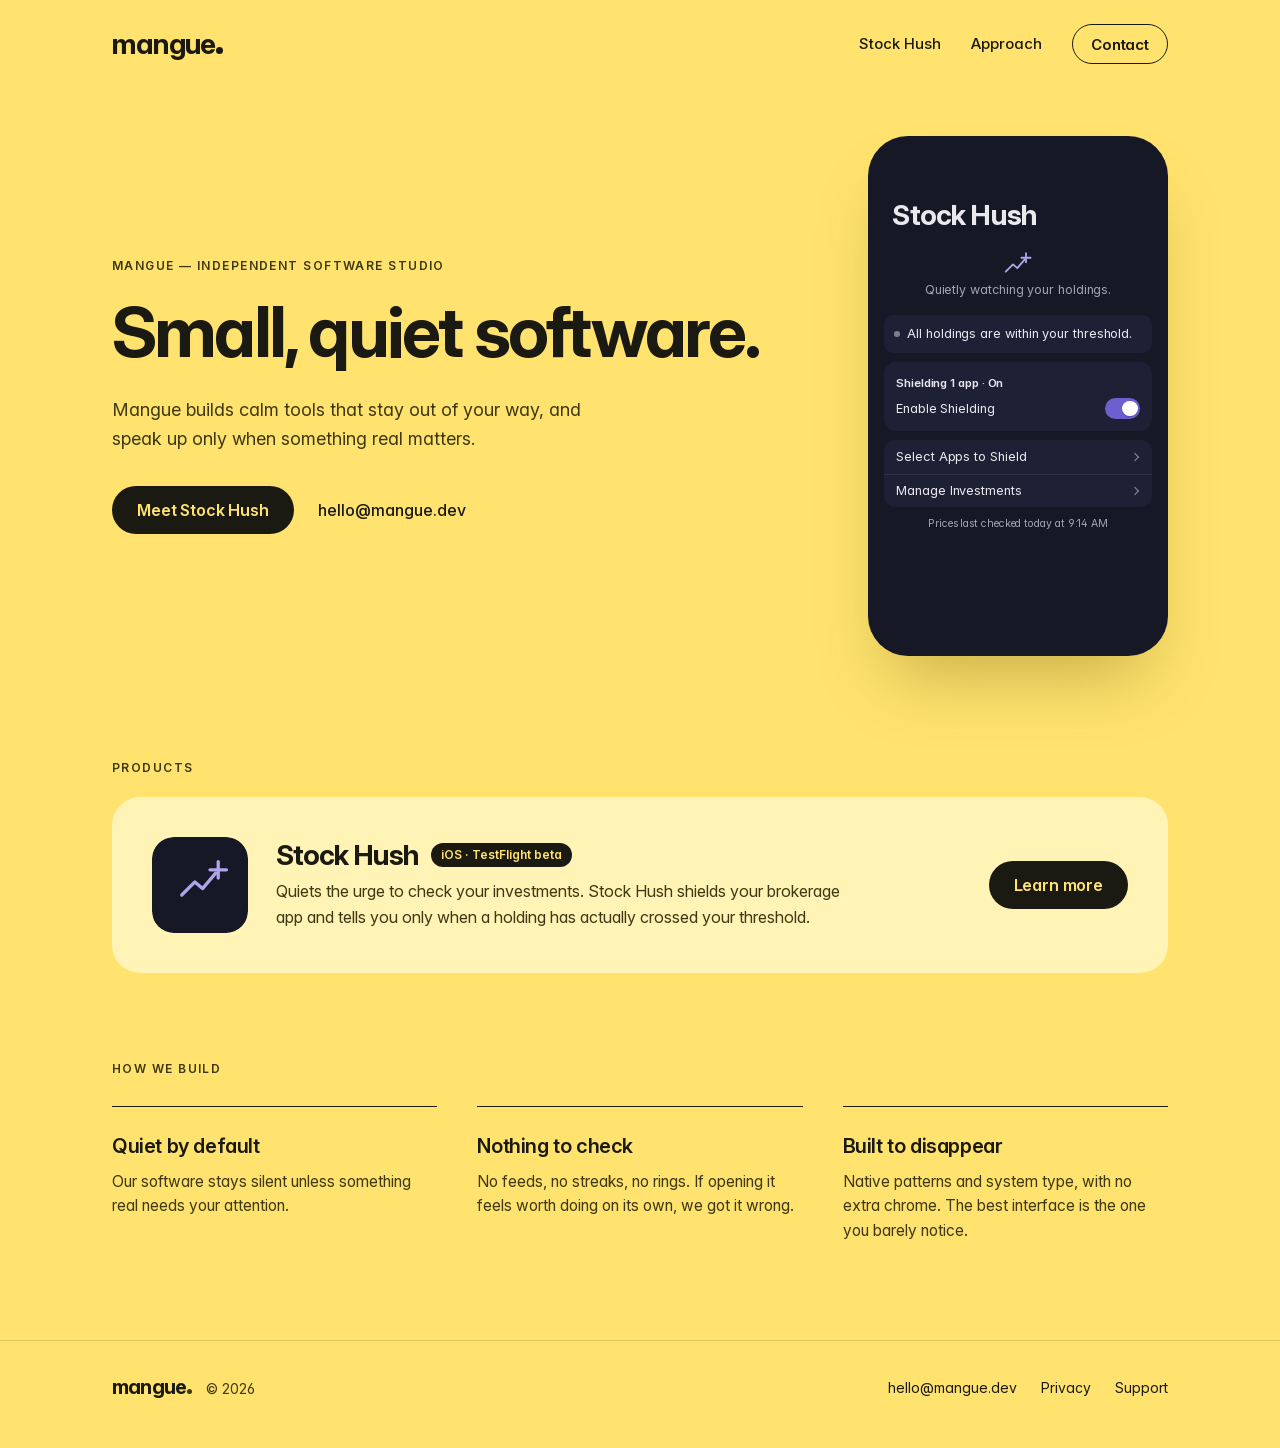
==== index.html @ ec12efb2 "Initial static site for mangue.dev and Stock Hush Mangue landing page, Stock Hush product page, draf" ====
<!doctype html>
<html lang="en">
<head>
  <meta charset="utf-8">
  <meta name="viewport" content="width=device-width, initial-scale=1">
  <title>Mangue: Small, quiet software</title>
  <meta name="description" content="Mangue is an independent software studio building calm tools that stay out of your way, and speak up only when something real matters. Makers of Stock Hush for iPhone.">
  <link rel="canonical" href="https://mangue.dev/">
  <meta name="theme-color" content="#FFE36E">
  <meta name="color-scheme" content="light">

  <meta property="og:type" content="website">
  <meta property="og:site_name" content="Mangue">
  <meta property="og:title" content="Mangue: Small, quiet software">
  <meta property="og:description" content="Calm tools that stay out of your way, and speak up only when something real matters.">
  <meta property="og:url" content="https://mangue.dev/">
  <meta property="og:image" content="https://mangue.dev/assets/img/og-mangue.png">
  <meta property="og:image:width" content="1200">
  <meta property="og:image:height" content="630">
  <meta property="og:image:alt" content="mangue. Small, quiet software.">
  <meta name="twitter:card" content="summary_large_image">
  <meta name="twitter:title" content="Mangue: Small, quiet software">
  <meta name="twitter:description" content="Calm tools that stay out of your way, and speak up only when something real matters.">
  <meta name="twitter:image" content="https://mangue.dev/assets/img/og-mangue.png">

  <link rel="icon" href="/favicon.ico" sizes="32x32">
  <link rel="icon" href="/assets/favicon.svg" type="image/svg+xml">
  <link rel="apple-touch-icon" href="/assets/apple-touch-icon.png">
  <link rel="manifest" href="/site.webmanifest">

  <link rel="preload" href="/assets/fonts/InterVariable-latin.woff2" as="font" type="font/woff2" crossorigin>
  <link rel="stylesheet" href="/assets/css/base.css">
  <link rel="stylesheet" href="/assets/css/phone.css">
  <link rel="stylesheet" href="/assets/css/mangue.css">
</head>
<body class="theme-mangue">
  <a class="skip-link" href="#main">Skip to content</a>

  <header class="m-nav">
    <div class="container">
      <a class="wordmark" href="/" aria-label="mangue, home">mangue<span class="dot" aria-hidden="true"></span></a>
      <nav aria-label="Main">
        <ul>
          <li><a href="/stockhush/">Stock Hush</a></li>
          <li class="nav-approach"><a href="#approach">Approach</a></li>
          <li><a class="btn btn-sm btn-outline" href="mailto:hello@mangue.dev">Contact</a></li>
        </ul>
      </nav>
    </div>
  </header>

  <main id="main">
    <section class="m-hero" aria-labelledby="hero-title">
      <div class="container">
        <div>
          <p class="eyebrow">Mangue — independent software studio</p>
          <h1 id="hero-title" class="display">Small, quiet software.</h1>
          <p class="lede">Mangue builds calm tools that stay out of your way, and speak up only when something real matters.</p>
          <div class="actions">
            <a class="btn btn-ink" href="/stockhush/">Meet Stock Hush</a>
            <a class="text-link" href="mailto:hello@mangue.dev">hello@mangue.dev</a>
          </div>
        </div>

        <div class="phone-wrap">
          <div class="phone phone--dark" role="img" aria-label="Stock Hush home screen in dark mode. It reads: Quietly watching your holdings. All holdings are within your threshold. Shielding 1 app, on, with Enable Shielding switched on. Rows for Select Apps to Shield and Manage Investments. Prices last checked today at 9:14 AM.">
            <div aria-hidden="true">
              <p class="phone__title">Stock Hush</p>
              <div class="phone__hero">
                <svg class="glyph" viewBox="0 0 24.5 18.5" focusable="false"><g fill="none" stroke="currentColor" stroke-width="1.6" stroke-linecap="round" stroke-linejoin="round"><path d="M1.5 17.25 7.875 10.875 11.625 14.125 18 6.625"/><path d="M19.25 1v8M15.25 5h8"/></g></svg>
                <span class="phone__caption">Quietly watching your holdings.</span>
              </div>
              <div class="ui-status">All holdings are within your threshold.</div>
              <div class="ui-group ui-shield">
                <div class="ui-shield__head">Shielding 1 app · On</div>
                <div class="ui-shield__row"><span>Enable Shielding</span><span class="ui-toggle"></span></div>
              </div>
              <div class="ui-group">
                <div class="ui-row"><span>Select Apps to Shield</span><span class="ui-chev"></span></div>
                <div class="ui-row"><span>Manage Investments</span><span class="ui-chev"></span></div>
              </div>
              <p class="phone__foot">Prices last checked today at 9:14 AM</p>
            </div>
          </div>
        </div>
      </div>
    </section>

    <section class="m-products" aria-labelledby="products-label">
      <div class="container">
        <h2 id="products-label" class="eyebrow">Products</h2>
        <article class="product-card">
          <img class="product-card__icon" src="/assets/img/stockhush-icon.svg" alt="" width="96" height="96">
          <div>
            <div class="product-card__head">
              <h3 class="product-card__title"><a href="/stockhush/">Stock Hush</a></h3>
              <span class="chip">iOS · TestFlight beta</span>
            </div>
            <p>Quiets the urge to check your investments. Stock Hush shields your brokerage app and tells you only when a holding has actually crossed your threshold.</p>
          </div>
          <a class="btn btn-ink" href="/stockhush/" aria-label="Learn more about Stock Hush">Learn more</a>
        </article>
      </div>
    </section>

    <section class="m-approach" id="approach" aria-labelledby="approach-label">
      <div class="container">
        <h2 id="approach-label" class="eyebrow">How we build</h2>
        <ul class="principles" role="list">
          <li>
            <h3>Quiet by default</h3>
            <p>Our software stays silent unless something real needs your attention.</p>
          </li>
          <li>
            <h3>Nothing to check</h3>
            <p>No feeds, no streaks, no rings. If opening it feels worth doing on its own, we got it wrong.</p>
          </li>
          <li>
            <h3>Built to disappear</h3>
            <p>Native patterns and system type, with no extra chrome. The best interface is the one you barely notice.</p>
          </li>
        </ul>
      </div>
    </section>
  </main>

  <footer class="site-footer">
    <div class="container">
      <div class="footer-brand">
        <a class="wordmark" href="/" aria-label="mangue, home">mangue<span class="dot" aria-hidden="true"></span></a>
        <span>© 2026</span>
      </div>
      <nav aria-label="Footer">
        <ul>
          <li><a href="mailto:hello@mangue.dev">hello@mangue.dev</a></li>
          <li><a href="/stockhush/privacy/">Privacy</a></li>
          <li><a href="/stockhush/support/">Support</a></li>
        </ul>
      </nav>
    </div>
  </footer>
</body>
</html>
---- assets/css/base.css ----
/* ==========================================================================
   mangue.dev — shared base
   Plain CSS, no build step. Page themes live in mangue.css / stockhush.css.
   ========================================================================== */

@font-face {
  font-family: "Inter";
  font-style: normal;
  font-weight: 100 900;
  font-display: swap;
  src: url("/assets/fonts/InterVariable-latin.woff2") format("woff2");
}

:root {
  --font: "Inter", -apple-system, BlinkMacSystemFont, system-ui, "Segoe UI", Roboto, Helvetica, Arial, sans-serif;
  --container: 1056px;
  --gutter: 20px;
  --radius-card: 24px;
  --radius-panel: 28px;
  --radius-phone: 40px;
  --radius-row: 12px;
  --tracking-tight: -0.04em;
  --tracking-eyebrow: 0.12em;
}

@media (min-width: 768px) { :root { --gutter: 32px; } }
@media (min-width: 1200px) { :root { --gutter: 48px; } }

*, *::before, *::after { box-sizing: border-box; }

html {
  -webkit-text-size-adjust: 100%;
  text-size-adjust: 100%;
  scroll-padding-top: 24px;
}
@media (prefers-reduced-motion: no-preference) {
  html { scroll-behavior: smooth; }
}

body {
  margin: 0;
  font-family: var(--font);
  font-size: 16px;
  line-height: 1.55;
  font-feature-settings: "cv11", "ss01";
  -webkit-font-smoothing: antialiased;
  -moz-osx-font-smoothing: grayscale;
  text-rendering: optimizeLegibility;
  overflow-x: hidden;
}

h1, h2, h3, p, ul, ol, dl, dd, figure { margin: 0; }
ul[role="list"], ol[role="list"] { list-style: none; padding: 0; }
img, svg { display: block; max-width: 100%; }
a { color: inherit; }

.container {
  width: 100%;
  max-width: calc(var(--container) + 2 * var(--gutter));
  margin-inline: auto;
  padding-inline: var(--gutter);
}

/* Visually hidden but available to assistive tech */
.sr-only {
  position: absolute !important;
  width: 1px; height: 1px;
  padding: 0; margin: -1px;
  overflow: hidden; clip: rect(0 0 0 0);
  white-space: nowrap; border: 0;
}

/* Skip link */
.skip-link {
  position: absolute;
  left: 12px; top: -100px;
  z-index: 100;
  padding: 10px 16px;
  border-radius: 999px;
  font-weight: 600;
  text-decoration: none;
  background: var(--skip-bg, #1B1A12);
  color: var(--skip-fg, #FFE36E);
}
.skip-link:focus { top: 12px; }

/* Focus ring: visible, theme-tinted */
:focus { outline: none; }
:focus-visible {
  outline: 3px solid var(--focus, currentColor);
  outline-offset: 3px;
  border-radius: 6px;
}
.btn:focus-visible { border-radius: 999px; }

/* Type primitives */
.eyebrow {
  font-size: 12px;
  line-height: 1.4;
  font-weight: 600;
  letter-spacing: var(--tracking-eyebrow);
  text-transform: uppercase;
}
.display {
  font-weight: 700;
  letter-spacing: var(--tracking-tight);
  line-height: 1.05;
  font-size: clamp(40px, 7.4vw + 12px, 64px);
  text-wrap: balance;
}
.h2 {
  font-weight: 700;
  letter-spacing: var(--tracking-tight);
  line-height: 1.1;
  font-size: clamp(30px, 2.6vw + 18px, 40px);
  text-wrap: balance;
}
.h3 {
  font-weight: 600;
  letter-spacing: -0.015em;
  line-height: 1.3;
  font-size: 18px;
}

/* Buttons */
.btn {
  display: inline-flex;
  align-items: center;
  justify-content: center;
  gap: 8px;
  min-height: 48px;
  padding: 0 24px;
  border-radius: 999px;
  border: 1.5px solid transparent;
  font: inherit;
  font-size: 16px;
  font-weight: 600;
  letter-spacing: -0.01em;
  line-height: 1;
  text-decoration: none;
  white-space: nowrap;
  cursor: pointer;
}
.btn-sm { min-height: 40px; padding: 0 18px; font-size: 15px; }
@media (prefers-reduced-motion: no-preference) {
  .btn { transition: opacity .15s ease, background-color .15s ease; }
}
.btn:hover { opacity: .88; }

.text-link {
  font-weight: 500;
  text-decoration: none;
}
.text-link:hover { text-decoration: underline; text-underline-offset: 3px; }

/* Wordmark: "mangue" + solid circular full stop in currentColor */
.wordmark {
  display: inline-flex;
  align-items: baseline;
  font-family: var(--font);
  font-weight: 700;
  letter-spacing: var(--tracking-tight);
  line-height: 1;
  text-decoration: none;
  white-space: nowrap;
}
.wordmark .dot {
  display: inline-block;
  width: 0.25em;
  height: 0.25em;
  margin-left: 0.04em;
  border-radius: 50%;
  background: currentColor;
}

/* Site footer row (shared structure) */
.site-footer {
  padding: 28px 0 48px;
  font-size: 14px;
}
.site-footer .container {
  display: flex;
  flex-wrap: wrap;
  gap: 16px 24px;
  align-items: center;
  justify-content: space-between;
}
.site-footer .footer-brand {
  display: flex;
  flex-wrap: wrap;
  align-items: baseline;
  gap: 6px 14px;
}
.site-footer .footer-brand .wordmark { font-size: 20px; }
.site-footer nav ul {
  display: flex;
  flex-wrap: wrap;
  gap: 8px 24px;
  margin: 0; padding: 0; list-style: none;
}
.site-footer nav a { text-decoration: none; }
.site-footer nav a:hover { text-decoration: underline; text-underline-offset: 3px; }

@media (prefers-reduced-motion: reduce) {
  *, *::before, *::after {
    animation-duration: .01ms !important;
    animation-iteration-count: 1 !important;
    transition-duration: .01ms !important;
    scroll-behavior: auto !important;
  }
}
.nocase { text-transform: none; }
---- assets/css/phone.css ----
/* ==========================================================================
   Phone mockups + small app-UI fragments, rebuilt in HTML/CSS from the
   Stock Hush designs. Everything is sized in em: set font-size on .phone
   (or .ui) to scale the whole thing. Decorative only: each mockup root is
   role="img" with an aria-label; children are aria-hidden.
   ========================================================================== */

.ui,
.phone {
  /* light defaults (app palette) */
  --ui-ground: #F2F2F7;
  --ui-surface: #FFFFFF;
  --ui-label: #1C1C1E;
  --ui-secondary: #6B6B73;
  --ui-tertiary: #8A8A93;
  --ui-sep: rgba(60, 60, 67, .14);
  --ui-accent: #6C5FD0;
  --ui-glyph: #6C5FD0;
  --ui-dot: #A9A9B2;
  --ui-dot-alert: #6C5FD0;
  --ui-btn: rgba(108, 95, 208, .12);
  --ui-btn-fg: #5B4FC4;
  font-family: var(--font);
  color: var(--ui-label);
  line-height: 1.25;
  letter-spacing: -0.005em;
}

.ui--dark,
.phone--dark {
  --ui-ground: #161826;
  --ui-surface: #1E2035;
  --ui-label: #E9E9ED;
  --ui-secondary: #A3A3B2;
  --ui-tertiary: #8D8D9C;
  --ui-sep: rgba(233, 233, 237, .08);
  --ui-glyph: #B0A4EA;
  --ui-dot: #7C7C8A;
  --ui-dot-alert: #B0A4EA;
  --ui-btn: rgba(176, 164, 234, .16);
  --ui-btn-fg: #B0A4EA;
}

/* ---- Phone frame ---- */
.phone {
  position: relative;
  width: 18.75em;
  min-height: 32.5em;
  padding: 4em 1em 1.5em;
  border-radius: 2.5em;
  background: var(--ui-ground);
  box-shadow: 0 0 0 1px rgba(0, 0, 0, .06);
}
.phone--tall { min-height: 37em; }
.phone--dark {
  box-shadow: 0 1.75em 3.5em -1em rgba(22, 24, 38, .35), 0 0 0 1px rgba(255, 255, 255, .04);
}
.phone--light.phone--outlined {
  box-shadow: 0 0 0 1px #D6D6DD, 0 1.25em 2.5em -1.5em rgba(28, 28, 30, .18);
}

.phone__title {
  color: var(--ui-label);
  margin: 0 0 0.75em 0.3em;
  font-size: 1.75em;
  font-weight: 700;
  letter-spacing: -0.03em;
  line-height: 1.1;
}
.phone__hero {
  display: flex;
  flex-direction: column;
  align-items: center;
  gap: 0.55em;
  margin-bottom: 1.1em;
  color: var(--ui-glyph);
}
.phone__hero .glyph { width: 1.75em; height: auto; }
.phone__caption {
  font-size: 0.78em;
  color: var(--ui-secondary);
}
.phone__foot {
  margin-top: 1em;
  text-align: center;
  font-size: 0.66em;
  color: var(--ui-secondary);
}

/* ---- Shared app-UI pieces ---- */
.ui-group {
  background: var(--ui-surface);
  border-radius: 0.75em;
  overflow: hidden;
}
.ui-group + .ui-group,
.ui-status + .ui-group,
.ui-group + .ui-status,
.ui-status + .ui-status { margin-top: 0.6em; }

.ui-status {
  display: flex;
  align-items: flex-start;
  gap: 0.6em;
  padding: 0.85em 0.8em;
  background: var(--ui-surface);
  border-radius: 0.75em;
  font-size: 0.8em;
}
.ui-status::before {
  content: "";
  flex: none;
  width: 0.42em;
  height: 0.42em;
  margin-top: 0.42em;
  border-radius: 50%;
  background: var(--ui-dot);
}
.ui-status--alert::before { background: var(--ui-dot-alert); }

.ui-shield {
  padding: 0.85em 0.75em 0.75em;
}
.ui-shield__head {
  font-size: 0.72em;
  font-weight: 600;
  margin-bottom: 0.7em;
}
.ui-shield__row {
  display: flex;
  align-items: center;
  justify-content: space-between;
  font-size: 0.8em;
}

.ui-toggle {
  position: relative;
  flex: none;
  width: 2.75em;
  height: 1.6em;
  border-radius: 999px;
  background: var(--ui-accent);
}
.ui-toggle::after {
  content: "";
  position: absolute;
  top: 0.18em; right: 0.18em;
  width: 1.24em; height: 1.24em;
  border-radius: 50%;
  background: #fff;
  box-shadow: 0 1px 2px rgba(0, 0, 0, .2);
}

.ui-row {
  display: flex;
  align-items: center;
  justify-content: space-between;
  gap: 0.75em;
  min-height: 2.6em;
  padding: 0 0.95em;
  font-size: 0.8em;
}
.ui-row + .ui-row { border-top: 1px solid var(--ui-sep); }
.ui-row--stack {
  display: block;
  padding: 0.7em 0.95em;
  min-height: 0;
}
.ui-row__title { font-weight: 600; }
.ui-row__sub { font-size: 0.82em; color: var(--ui-secondary); margin-top: 0.1em; }

.ui-chev {
  flex: none;
  width: 0.45em;
  height: 0.45em;
  border-right: 1.5px solid var(--ui-tertiary);
  border-top: 1.5px solid var(--ui-tertiary);
  transform: rotate(45deg);
  margin-right: 0.15em;
}

.ui-stepper {
  display: inline-flex;
  border-radius: 0.5em;
  overflow: hidden;
  background: var(--ui-btn);
  color: var(--ui-btn-fg);
  font-weight: 600;
}
.ui-stepper span {
  display: inline-flex;
  align-items: center;
  justify-content: center;
  width: 1.9em;
  height: 1.5em;
}
.ui-stepper span + span { border-left: 1px solid var(--ui-sep); }

/* A tray = the grouped background panel that UI fragments sit on */
.ui-tray {
  padding: 0.6em;
  border-radius: 1em;
  background: var(--ui-ground);
}
---- assets/css/mangue.css ----
/* ==========================================================================
   Mangue — yellow theme. Same colors in light and dark mode by design.
   ========================================================================== */

:root {
  color-scheme: light;
  --yellow: #FFE36E;
  --card: #FFF3B5;
  --ink: #1B1A12;
  --ink-2: #3E3813;
  --ink-3: #5C5320;
  --rule: rgba(27, 26, 18, .14);
  --focus: #1B1A12;
  --skip-bg: #1B1A12;
  --skip-fg: #FFE36E;
}

body.theme-mangue {
  background: var(--yellow);
  color: var(--ink);
}

/* ---- Nav ---- */
.m-nav { padding: 24px 0 0; }
.m-nav .container {
  display: flex;
  align-items: center;
  justify-content: space-between;
  gap: 12px;
}
.m-nav .wordmark { font-size: 26px; }
.m-nav ul {
  display: flex;
  align-items: center;
  gap: 4px;
  margin: 0; padding: 0; list-style: none;
  font-size: 15px;
  font-weight: 500;
}
.m-nav ul a:not(.btn) {
  display: inline-flex;
  align-items: center;
  min-height: 40px;
  padding: 0 8px;
  text-decoration: none;
}
.m-nav ul a:not(.btn):hover { text-decoration: underline; text-underline-offset: 4px; }
.btn-outline {
  border-color: var(--ink);
  color: var(--ink);
  background: transparent;
}
.m-nav .btn-outline { margin-left: 8px; }
.m-nav ul a { white-space: nowrap; }
@media (max-width: 419px) {
  .m-nav .nav-approach { display: none; }
  .m-nav .wordmark { font-size: 24px; }
  .m-nav ul { font-size: 14px; gap: 0; }
  .m-nav ul a:not(.btn) { padding: 0 6px; }
  .m-nav .btn-outline { margin-left: 4px; padding: 0 14px; }
}
@media (min-width: 768px) {
  .m-nav { padding-top: 24px; }
  .m-nav .wordmark { font-size: 28px; }
  .m-nav ul { gap: 14px; }
}

/* ---- Buttons ---- */
.btn-ink {
  background: var(--ink);
  color: var(--yellow);
}

/* ---- Hero ---- */
.m-hero {
  padding: 64px 0 72px;
}
.m-hero .container {
  display: grid;
  gap: 56px;
  align-items: center;
}
.m-hero .eyebrow { color: var(--ink-2); margin-bottom: 20px; }
.m-hero h1 {
  font-size: clamp(42px, 5.6vw + 18px, 70px);
  margin-bottom: 28px;
}
.m-hero .lede {
  max-width: 34ch;
  font-size: 18px;
  line-height: 1.6;
  color: var(--ink-2);
  margin-bottom: 32px;
}
.m-hero .actions {
  display: flex;
  flex-wrap: wrap;
  align-items: center;
  gap: 12px 24px;
}
.m-hero .actions .text-link { font-size: 16px; }
.m-hero .phone-wrap {
  display: flex;
  justify-content: center;
}
.m-hero .phone {
  font-size: 16px;
  box-shadow: 0 40px 70px -24px rgba(91, 74, 0, .35);
}
@media (max-width: 380px) {
  .m-hero .phone { font-size: 15px; }
}
@media (min-width: 960px) {
  .m-hero { padding: 72px 0 104px; }
  .m-hero .container {
    grid-template-columns: minmax(0, 1fr) auto;
    gap: 48px;
  }
  .m-hero .lede { max-width: 27em; }
}

/* ---- Products ---- */
.m-products { padding: 0 0 88px; }
.m-products .eyebrow { color: var(--ink-2); margin-bottom: 20px; }
.product-card {
  display: grid;
  gap: 24px;
  padding: 28px 24px;
  border-radius: var(--radius-panel);
  background: var(--card);
}
.product-card__icon {
  width: 72px;
  height: 72px;
  border-radius: 18px;
}
.product-card__head {
  display: flex;
  flex-wrap: wrap;
  align-items: center;
  gap: 8px 12px;
  margin-bottom: 8px;
}
.product-card__title {
  font-size: 28px;
  font-weight: 700;
  letter-spacing: -0.035em;
  line-height: 1.15;
}
.chip {
  display: inline-flex;
  align-items: center;
  height: 24px;
  padding: 0 10px;
  border-radius: 999px;
  background: var(--ink);
  color: var(--yellow);
  font-size: 12px;
  font-weight: 600;
  letter-spacing: 0;
  white-space: nowrap;
}
.product-card p {
  max-width: 36em;
  color: var(--ink-2);
  font-size: 16px;
  line-height: 1.6;
}
.product-card .btn { justify-self: start; }
@media (min-width: 768px) {
  .product-card {
    grid-template-columns: auto minmax(0, 1fr) auto;
    align-items: center;
    gap: 28px;
    padding: 40px;
  }
  .product-card__icon { width: 96px; height: 96px; border-radius: 22px; }
  .product-card .btn { justify-self: end; }
}

/* ---- How we build ---- */
.m-approach { padding: 0 0 96px; }
.m-approach .eyebrow { color: var(--ink-2); margin-bottom: 28px; }
.principles {
  display: grid;
  gap: 32px;
  margin: 0; padding: 0; list-style: none;
}
.principles li {
  padding-top: 24px;
  border-top: 1.5px solid var(--ink);
}
.principles h3 {
  font-size: 20px;
  font-weight: 600;
  letter-spacing: -0.02em;
  margin-bottom: 8px;
}
.principles p {
  font-size: 15.5px;
  line-height: 1.6;
  color: var(--ink-2);
  max-width: 34ch;
}
@media (min-width: 768px) {
  .principles { grid-template-columns: repeat(3, minmax(0, 1fr)); gap: 40px; }
}

/* ---- Footer ---- */
.theme-mangue .site-footer {
  border-top: 1px solid var(--rule);
  color: var(--ink);
}
.theme-mangue .site-footer .footer-brand span { color: var(--ink-2); }
.theme-mangue .site-footer > .container { padding-top: 8px; }

/* ---- 404 ---- */
.m-404 {
  padding: 96px 0 120px;
  min-height: 60vh;
}
.m-404 .eyebrow { color: var(--ink-2); margin-bottom: 20px; }
.m-404 h1 { margin-bottom: 24px; }
.m-404 p { color: var(--ink-2); font-size: 18px; max-width: 32em; margin-bottom: 32px; }
.m-404 .actions { display: flex; flex-wrap: wrap; gap: 12px 24px; align-items: center; }
.product-card__title a { text-decoration: none; }
.product-card__title a:hover { text-decoration: underline; text-underline-offset: 4px; }
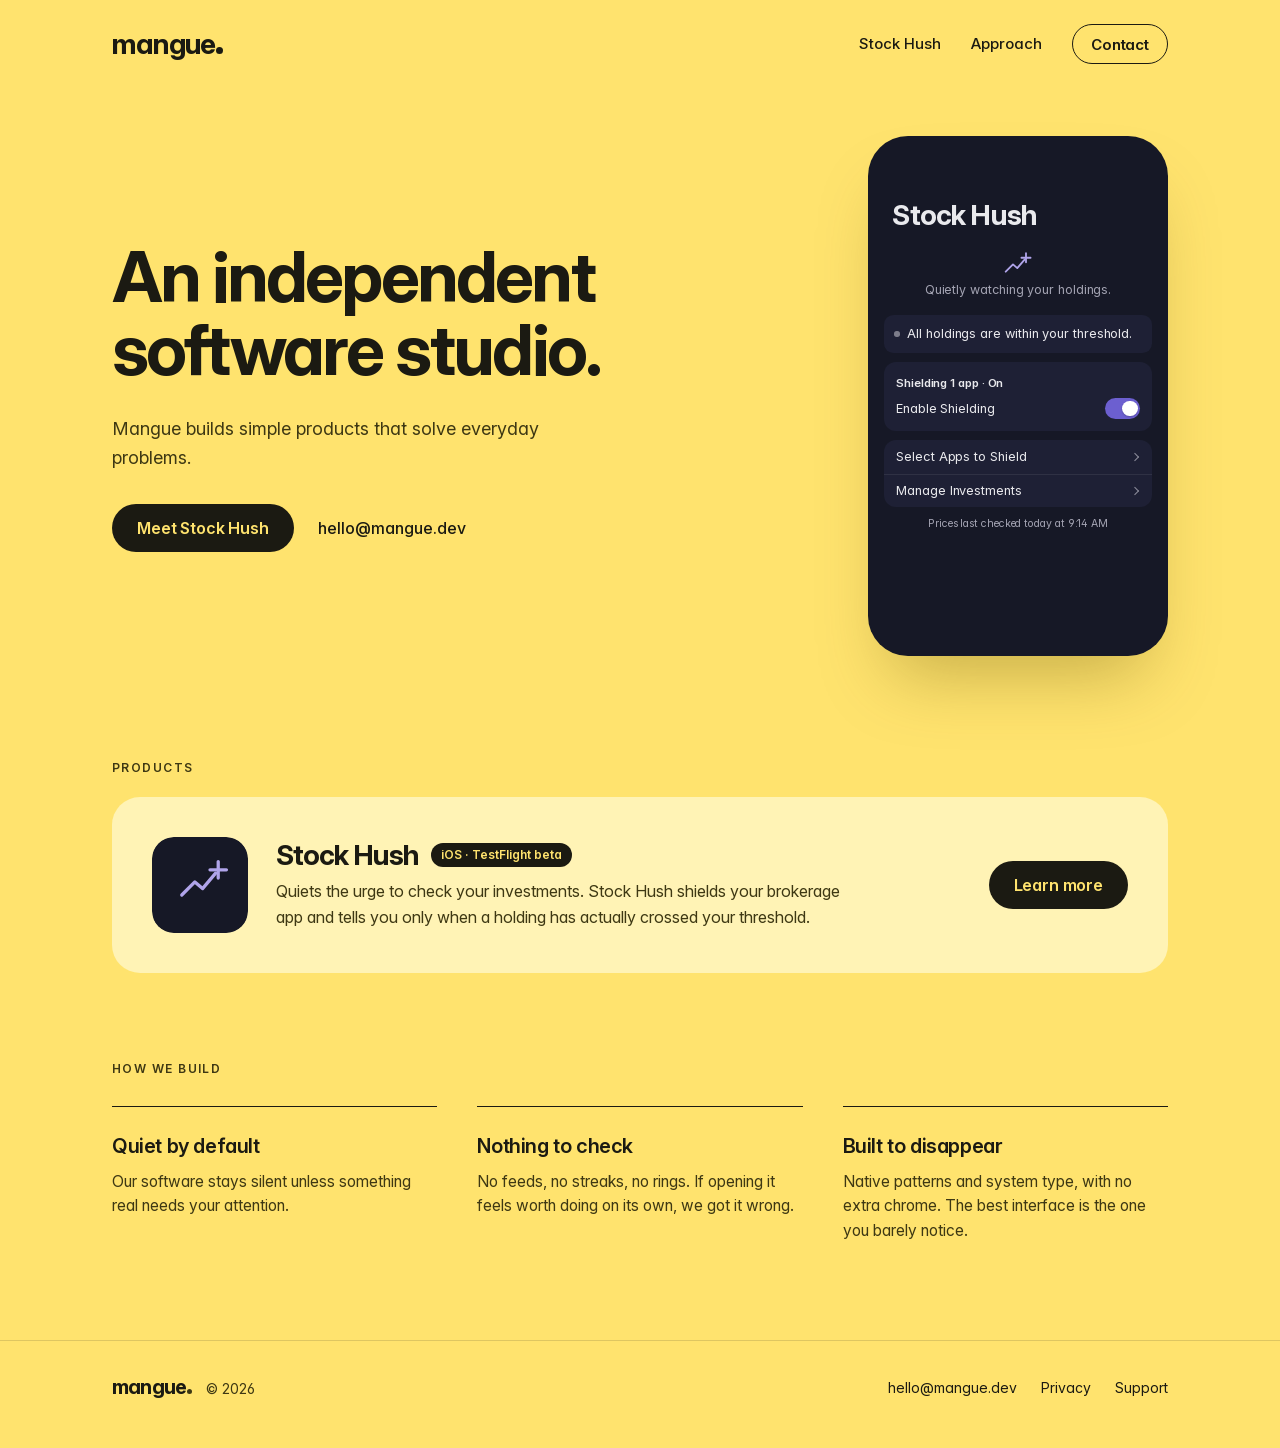
==== commit ad6ee43d: "Rewrite Mangue hero copy; fill in legal name and GitHub username Co-Authored-By: Claude Opus 5.5 <no" ====
--- a/index.html
+++ b/index.html
@@ -3,24 +3,24 @@
 <head>
   <meta charset="utf-8">
   <meta name="viewport" content="width=device-width, initial-scale=1">
-  <title>Mangue: Small, quiet software</title>
-  <meta name="description" content="Mangue is an independent software studio building calm tools that stay out of your way, and speak up only when something real matters. Makers of Stock Hush for iPhone.">
+  <title>Mangue: An independent software studio</title>
+  <meta name="description" content="Mangue is an independent software studio that builds simple products to solve everyday problems. Makers of Stock Hush for iPhone.">
   <link rel="canonical" href="https://mangue.dev/">
   <meta name="theme-color" content="#FFE36E">
   <meta name="color-scheme" content="light">
 
   <meta property="og:type" content="website">
   <meta property="og:site_name" content="Mangue">
-  <meta property="og:title" content="Mangue: Small, quiet software">
-  <meta property="og:description" content="Calm tools that stay out of your way, and speak up only when something real matters.">
+  <meta property="og:title" content="Mangue: An independent software studio">
+  <meta property="og:description" content="Mangue builds simple products that solve everyday problems.">
   <meta property="og:url" content="https://mangue.dev/">
   <meta property="og:image" content="https://mangue.dev/assets/img/og-mangue.png">
   <meta property="og:image:width" content="1200">
   <meta property="og:image:height" content="630">
-  <meta property="og:image:alt" content="mangue. Small, quiet software.">
+  <meta property="og:image:alt" content="mangue. An independent software studio.">
   <meta name="twitter:card" content="summary_large_image">
-  <meta name="twitter:title" content="Mangue: Small, quiet software">
-  <meta name="twitter:description" content="Calm tools that stay out of your way, and speak up only when something real matters.">
+  <meta name="twitter:title" content="Mangue: An independent software studio">
+  <meta name="twitter:description" content="Mangue builds simple products that solve everyday problems.">
   <meta name="twitter:image" content="https://mangue.dev/assets/img/og-mangue.png">
 
   <link rel="icon" href="/favicon.ico" sizes="32x32">
@@ -53,9 +53,8 @@
     <section class="m-hero" aria-labelledby="hero-title">
       <div class="container">
         <div>
-          <p class="eyebrow">Mangue — independent software studio</p>
-          <h1 id="hero-title" class="display">Small, quiet software.</h1>
-          <p class="lede">Mangue builds calm tools that stay out of your way, and speak up only when something real matters.</p>
+          <h1 id="hero-title" class="display">An independent software studio.</h1>
+          <p class="lede">Mangue builds simple products that solve everyday problems.</p>
           <div class="actions">
             <a class="btn btn-ink" href="/stockhush/">Meet Stock Hush</a>
             <a class="text-link" href="mailto:hello@mangue.dev">hello@mangue.dev</a>
